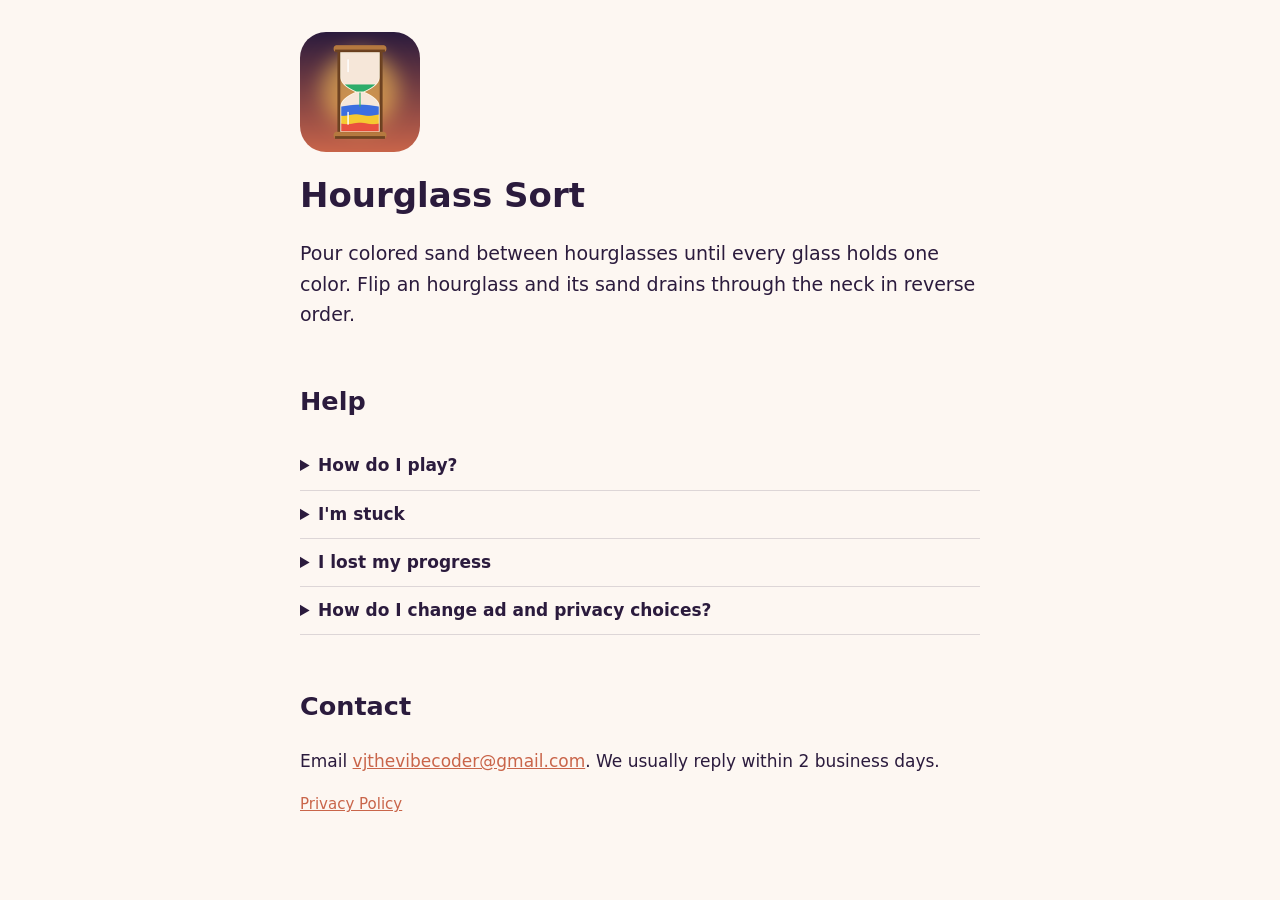
==== index.html @ d4de6ece "Hourglass Sort website: support page and privacy policy" ====
<!doctype html>
<html lang="en">
<head>
<meta charset="utf-8">
<meta name="viewport" content="width=device-width, initial-scale=1">
<title>Hourglass Sort</title>
<meta name="description" content="Hourglass Sort: a sand-sorting puzzle where flipping an hourglass reverses its sand.">
<link rel="stylesheet" href="style.css">
</head>
<body>
<main>
<img class="icon" src="icon.png" alt="Hourglass Sort app icon" width="120" height="120">
<h1>Hourglass Sort</h1>
<p class="lead">Pour colored sand between hourglasses until every glass holds one color. Flip an
hourglass and its sand drains through the neck in reverse order.</p>

<h2>Help</h2>
<details><summary>How do I play?</summary>
<p>Tap a glass, then tap another to pour. Sand only lands on its own color or in an empty glass. Tap ↻
under an hourglass to flip it. Flips are limited, and jars can't be flipped.</p></details>
<details><summary>I'm stuck</summary>
<p>Use Undo, Restart, a Hint, or add an extra empty hourglass. The game tells you when a board can no
longer be solved.</p></details>
<details><summary>I lost my progress</summary>
<p>Progress is stored on your device only. Deleting the app deletes it.</p></details>
<details><summary>How do I change ad and privacy choices?</summary>
<p>In the app: Settings → Privacy &amp; ad choices (shown where required by law). For tracking: iOS
Settings → Privacy &amp; Security → Tracking.</p></details>

<h2>Contact</h2>
<p>Email <a href="mailto:vjthevibecoder@gmail.com">vjthevibecoder@gmail.com</a>. We usually reply within 2 business days.</p>

<p class="muted"><a href="privacy.html">Privacy Policy</a></p>
</main>
</body>
</html>
---- style.css ----
:root { color-scheme: light dark; --bg: #fdf7f2; --fg: #2b1b3d; --muted: #7a6a85; --accent: #c9654a; }
@media (prefers-color-scheme: dark) { :root { --bg: #1d1229; --fg: #f5ece6; --muted: #b3a3bf; --accent: #ffc857; } }
body { margin: 0; background: var(--bg); color: var(--fg); font: 17px/1.6 -apple-system, system-ui, sans-serif; }
main { max-width: 680px; margin: 0 auto; padding: 32px 16px 64px; }
h1 { line-height: 1.2; } h2 { margin-top: 2em; }
a { color: var(--accent); }
.muted { color: var(--muted); font-size: 15px; }
.lead { font-size: 19px; }
.icon { border-radius: 26px; display: block; }
details { border-bottom: 1px solid color-mix(in srgb, var(--fg) 15%, transparent); padding: 10px 0; }
summary { cursor: pointer; font-weight: 600; }
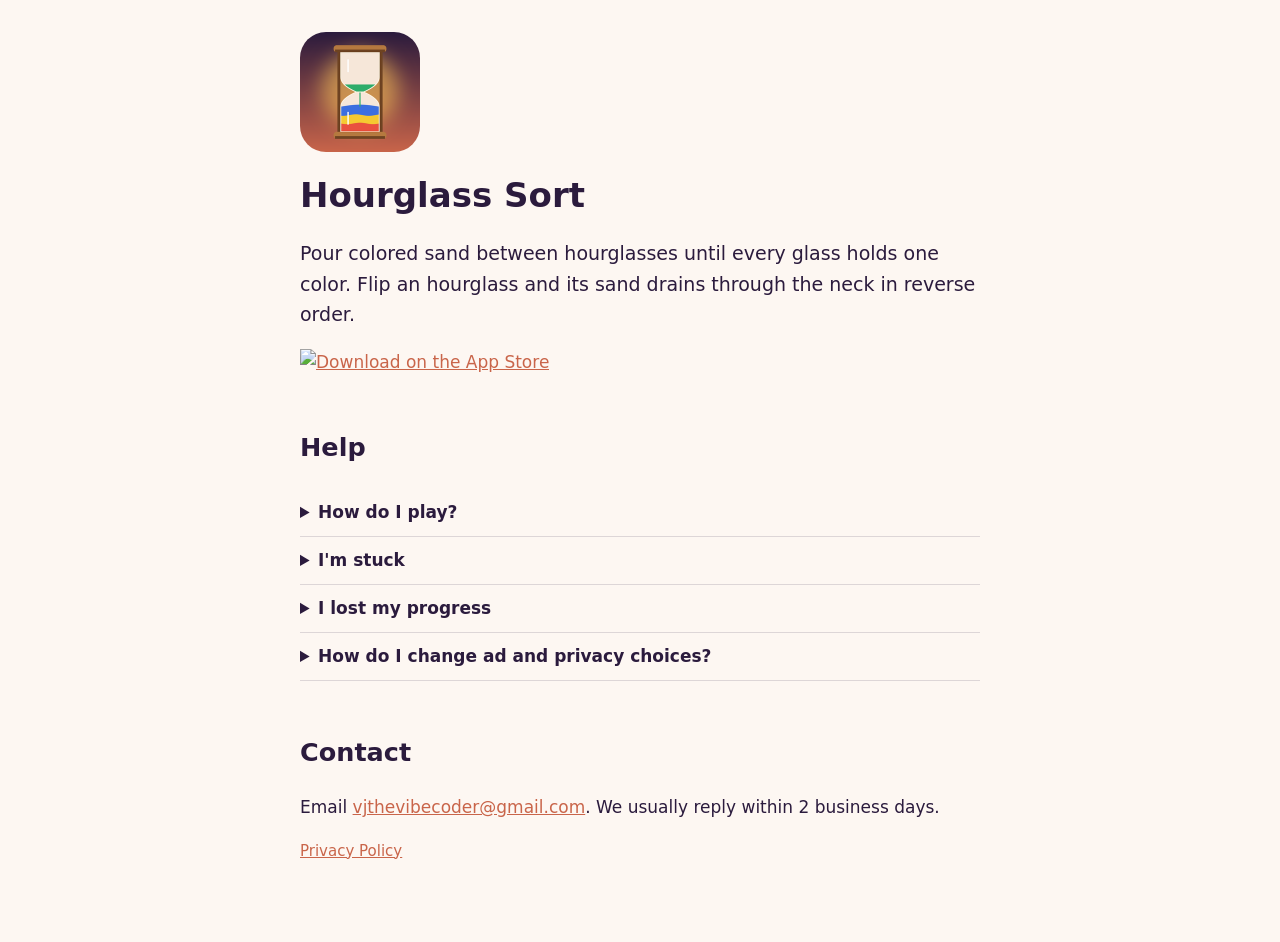
==== commit 8d88102f: "Link the live App Store listing" ====
--- a/index.html
+++ b/index.html
@@ -5,6 +5,7 @@
 <meta name="viewport" content="width=device-width, initial-scale=1">
 <title>Hourglass Sort</title>
 <meta name="description" content="Hourglass Sort: a sand-sorting puzzle where flipping an hourglass reverses its sand.">
+<meta name="apple-itunes-app" content="app-id=6826108653">
 <link rel="stylesheet" href="style.css">
 </head>
 <body>
@@ -13,6 +14,9 @@
 <h1>Hourglass Sort</h1>
 <p class="lead">Pour colored sand between hourglasses until every glass holds one color. Flip an
 hourglass and its sand drains through the neck in reverse order.</p>
+<p><a class="store" href="https://apps.apple.com/us/app/hourglass-sort/id6826108653"><img
+src="https://toolbox.marketingtools.apple.com/api/v2/badges/download-on-the-app-store/black/en-us?releaseDate=1762416000"
+alt="Download on the App Store" width="160" height="54"></a></p>
 
 <h2>Help</h2>
 <details><summary>How do I play?</summary>
